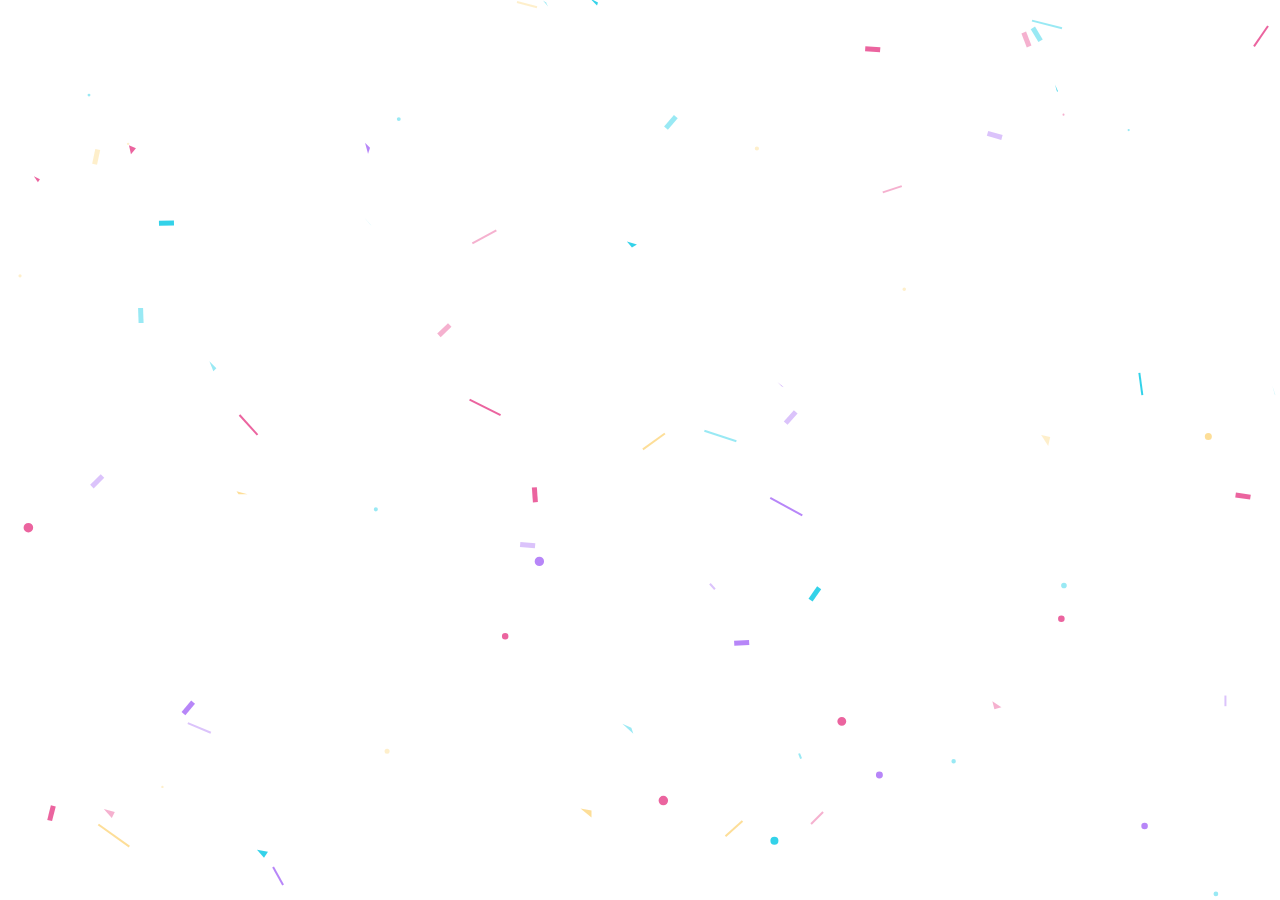
==== index.html @ 4e138d92 "Update index.html" ====
<!DOCTYPE html>
<html>

<head>
  <meta charset="utf-8" />
  <meta name="viewport" content="width=device-width" />
  <title>guess what...</title>
  <link rel="stylesheet" href="styles/flexbox-center-container.css" media="all">
  <link rel="stylesheet" href="styles/system-fonts.css" media="all">
  <link rel="stylesheet" href="styles/style.css" media="all">
</head>

<body>
  
  <canvas id=c></canvas> 
  <canvas id="confetti"></canvas>
  <div class="container" id="count">
    <h1 id="head">Countdown to your birthday:</h1>
    <ul>
      <li><span id="day"></span>days</li>
      <li><span id="hour"></span>hours</li>
      <li><span id="minute"></span>minutes</li>
      <li><span id="second"></span>seconds</li>
    </ul>
    <p style="color: rgba(55, 59, 65, 0.8);">Come back here on August 17, 2021. dtth wants to give you a present!</p>
  </div>
  <div id="merrywrap" class="merrywrap">
    <canvas id="snowfall"></canvas>
    <div class="giftbox">
      <div class="cover">
        <div></div>
      </div> 
      <div class="box"></div>
    </div>
  </div>  
    <audio src="./feeling.mp3" id='howl' autoplay loop></audio>
    <audio src="./fireworks.mp3" id="fire"></audio>
</body>
<script src="scripts/confetti.min.js" charset="utf-8"></script>
<script src="scripts/index.js" charset="utf-8"></script>

</html>
---- styles/flexbox-center-container.css ----
html, body {
  height: 100%;
  margin: 0;
}

body {
  -webkit-box-align: center;
  -ms-flex-align: center;
  align-items: center;
  display: -webkit-box;
  display: -ms-flexbox;
  display: flex;
}

.container {
  margin: 0 auto;
 
}
---- styles/system-fonts.css ----
body {
  font-family: -apple-system, 
    BlinkMacSystemFont, 
    "Segoe UI", 
    Roboto, 
    Oxygen-Sans, 
    Ubuntu, 
    Cantarell, 
    "Helvetica Neue", 
    sans-serif;
}
---- styles/style.css ----
* {
  box-sizing: border-box;
  margin: 0;
  padding: 0;
}

canvas {
  position: absolute;
  top: 0;
  left: 0;
}
body {
  background: #ffffff;
  overflow: hidden;
}

#c {
  z-index: 0;
}
.container {
  color: rgb(3, 3, 3);
  font-family: Helvetica, sans-serif;
  font-weight: lighter;
  text-align: center;
}

h1 {
  font-weight: normal;
}
li {
  display: inline-block;
  font-size: 1.5em;
  list-style-type: none;
  padding: 1em;
  text-transform: uppercase;
}
li span {
  display: block;
  font-size: 4.5rem;
}
.merrywrap {
  position: absolute;
  right: 40px;
  left: 40px;
  bottom: 80px;
  top: 40px;
}
.giftbox {
  position: absolute;
  width: 300px;
  height: 200px;
  left: 50%;
  margin-left: -150px;
  bottom: 0;
  z-index: 10;
}
.giftbox > div {
  background: #F64747;
  position: absolute;
  box-shadow: 5px 10px 18px rgba(0, 0, 0, 0.4);
}
.giftbox > div:after, .giftbox > div:before {
  position: absolute;
  content: "";
  top: 0;
}
.giftbox:after {
  position: absolute;
  color: #fff;
  width: 100%;
  content: "Click Me!";
  left: 0;
  bottom: 0;
  font-size: 24px;
  text-align: center;
  transform: rotate(-20deg);
  transform-origin: 0 0;
}
.giftbox .cover {
  width: 100%;
  top: 0;
  left: 0;
  height: 25%;
  z-index: 2;
}
.giftbox .cover:before {
  position: absolute;
  height: 100%;
  left: 50%;
  width: 50px;
  transform: translateX(-50%);
  background: #2C3E50;
}
.giftbox .cover > div {
  position: absolute;
  width: 50px;
  height: 50px;
  left: 50%;
  top: -50px;
  transform: translateX(-50%);
}
.giftbox .cover > div:before, .giftbox .cover > div:after {
  position: absolute;
  left: 0;
  top: 0;
  width: 100%;
  height: 100%;
  content: "";
  box-shadow: inset 0 0 0 15px #2C3E50;
  border-radius: 30px;
  transform-origin: 50% 100%;
}
.giftbox .cover > div:before {
  transform: translateX(-45%) skewY(40deg);
}
.giftbox .cover > div:after {
  transform: translateX(45%) skewY(-40deg);
}
.giftbox .box {
  right: 5%;
  left: 5%;
  height: 80%;
  bottom: 0;
}
.giftbox .box:before {
  width: 50px;
  height: 100%;
  left: 50%;
  transform: translateX(-50%);
  background: #2C3E50;
}
.giftbox .box:after {
  width: 100%;
  height: 30px;
  background: rgba(0, 0, 0, 0);
}
.step-1 .giftbox {
  animation: wobble 0.5s linear infinite forwards;
}
.step-1 .cover {
  animation: wobble 0.5s linear infinite 5s forwards;
}
.step-1 .icons .row span {
  opacity: 1;
}
.step-2 .giftbox:after {
  opacity: 0;
}
.step-3 .giftbox, .step-4 .giftbox {
  opacity: 0;
  z-index: 1;
}
.step-3 .giftbox:after, .step-4 .giftbox:after {
  opacity: 0;
}
.step-2 .giftbox .cover {
  animation: flyUp 2s ease-in forwards;
}
.step-2 .giftbox .box {
  animation: flyDown 2s ease-in 0.05s forwards;
}
@keyframes wobble {
  25% {
      transform: rotate(4deg);
 }
  75% {
      transform: rotate(-2deg);
 }
}
@keyframes flyUp {
  75% {
      opacity: 1;
 }
  100% {
      transform: translateY(-1000px) rotate(20deg);
      opacity: 0;
 }
}
@keyframes flyDown {
  75% {
      opacity: 1;
 }
  100% {
      transform: translateY(100%);
      opacity: 0;
 }
}
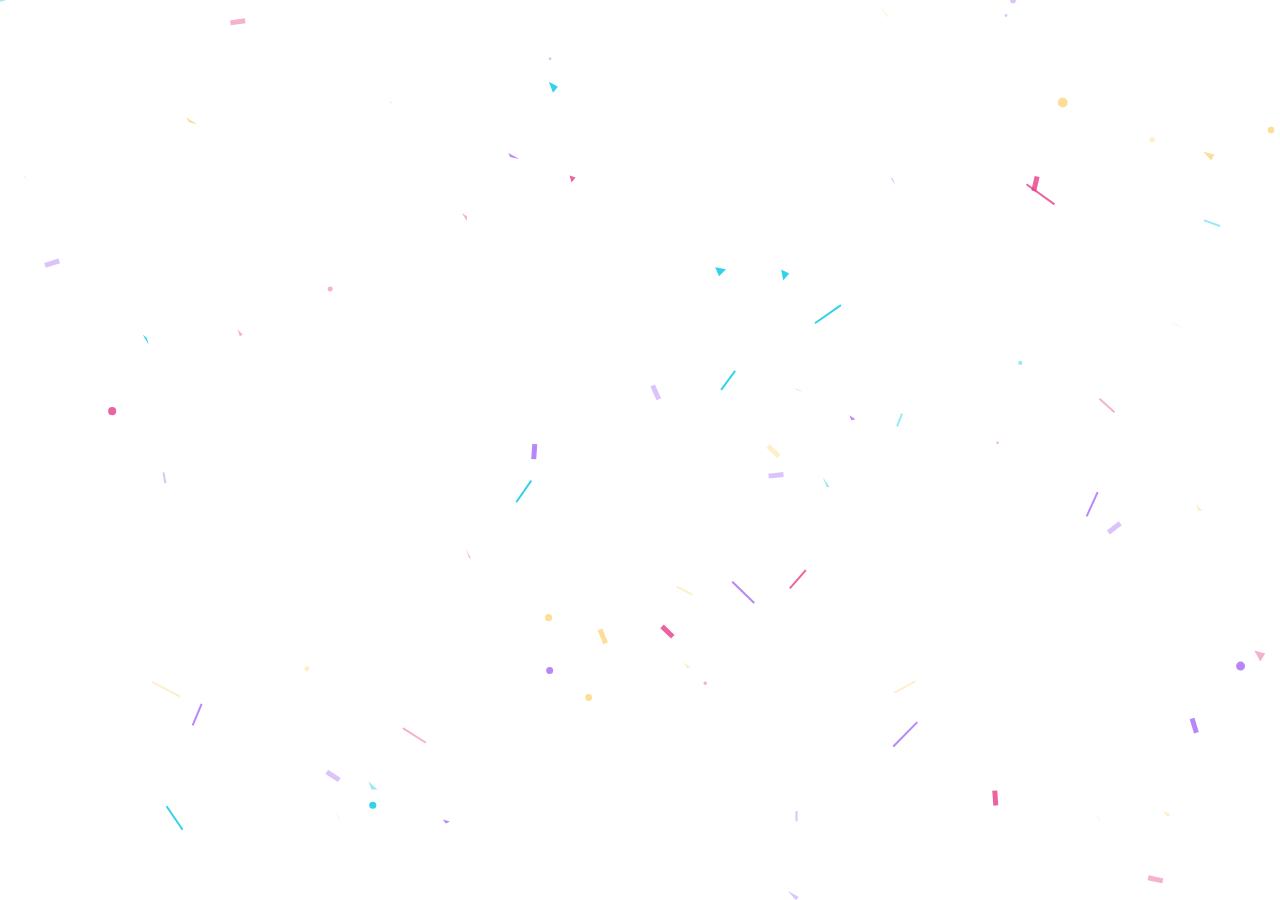
==== commit ac311a52: "sửa lại background" ====
--- a/index.html
+++ b/index.html
@@ -22,7 +22,7 @@
       <li><span id="minute"></span>minutes</li>
       <li><span id="second"></span>seconds</li>
     </ul>
-    <p style="color: rgba(55, 59, 65, 0.8);">Come back here on August 17, 2021. dtth wants to give you a present!</p>
+    <p style="color: rgba(55, 59, 65, 0.8);">Come back here on July 24, 2022. dtth wants to give you a present!</p>
   </div>
   <div id="merrywrap" class="merrywrap">
     <canvas id="snowfall"></canvas>
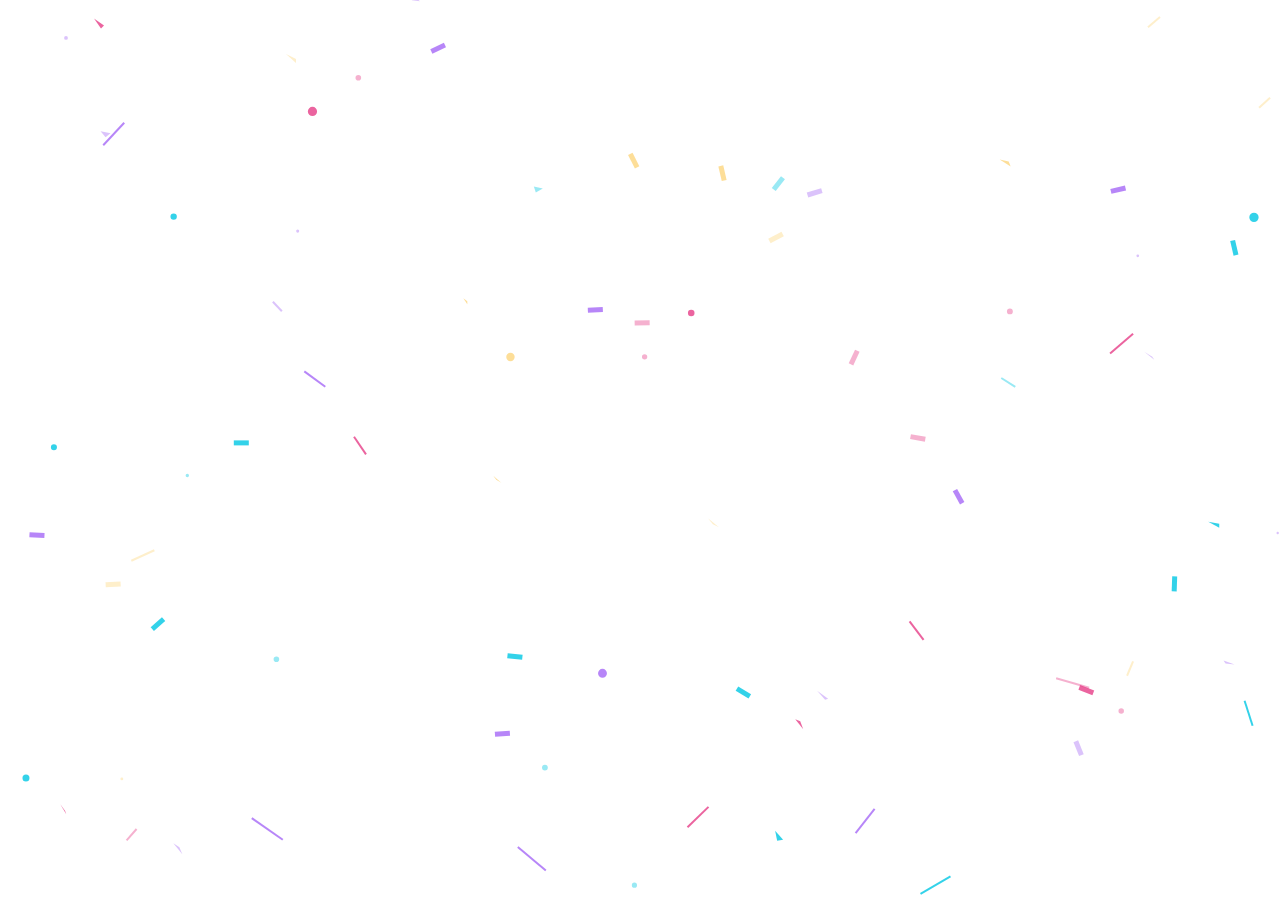
==== commit 21ccb598: "final" ====
--- a/index.html
+++ b/index.html
@@ -22,7 +22,7 @@
       <li><span id="minute"></span>minutes</li>
       <li><span id="second"></span>seconds</li>
     </ul>
-    <p style="color: rgba(55, 59, 65, 0.8);">Come back here on July 24, 2022. dtth wants to give you a present!</p>
+    <p style="color: rgba(55, 59, 65, 0.8);">Come back here on December 02, 2021. dtth wants to give you a present!</p>
   </div>
   <div id="merrywrap" class="merrywrap">
     <canvas id="snowfall"></canvas>
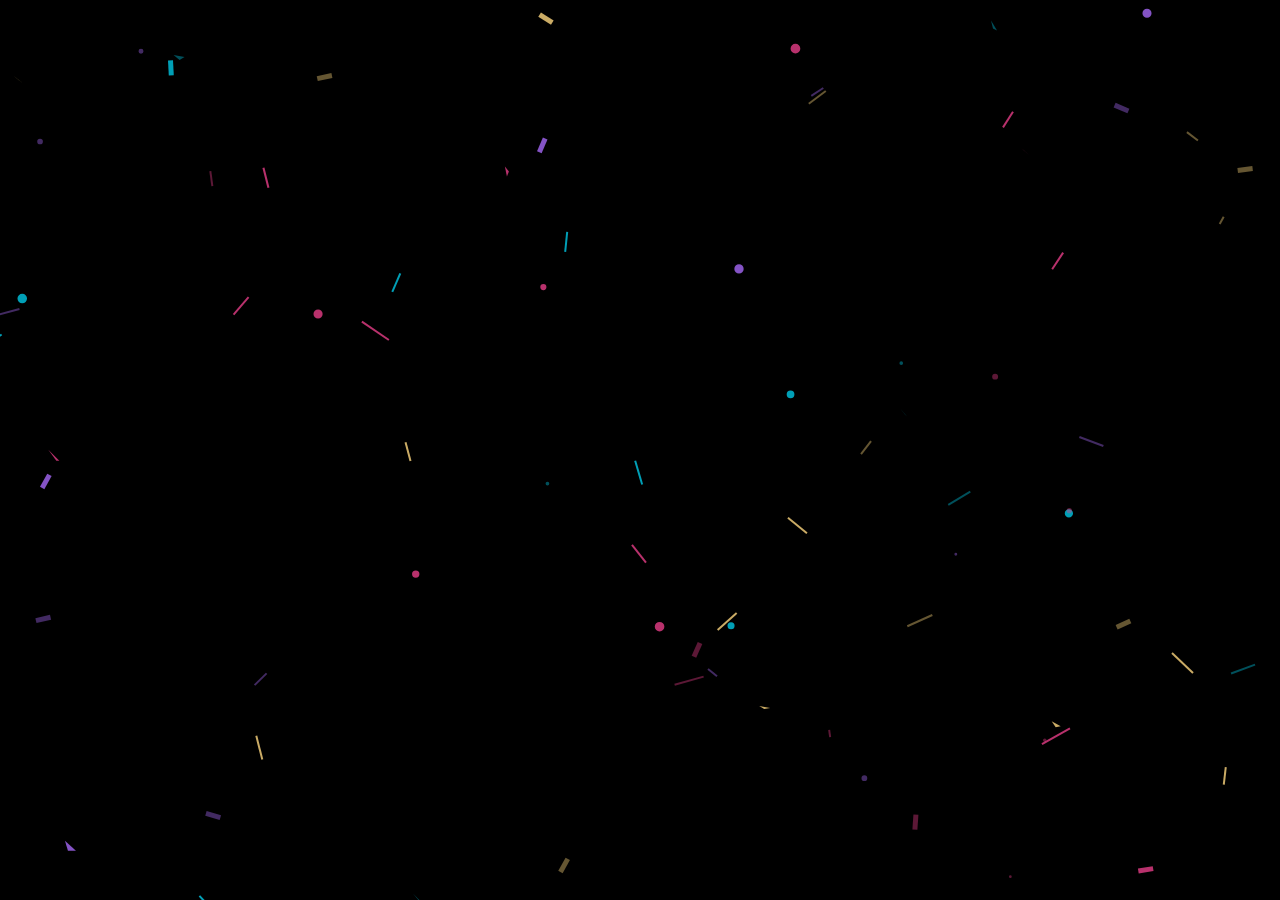
==== commit 58570ce7: "final" ====
--- a/index.html
+++ b/index.html
@@ -22,7 +22,7 @@
       <li><span id="minute"></span>minutes</li>
       <li><span id="second"></span>seconds</li>
     </ul>
-    <p style="color: rgba(55, 59, 65, 0.8);">Come back here on December 02, 2021. dtth wants to give you a present!</p>
+    <p style="color: rgba(240, 240, 240, 0.8);">Come back here on December 02, 2021. dtth wants to give you a present!</p>
   </div>
   <div id="merrywrap" class="merrywrap">
     <canvas id="snowfall"></canvas>
--- a/styles/style.css
+++ b/styles/style.css
@@ -10,7 +10,7 @@
   left: 0;
 }
 body {
-  background: #ffffff;
+  background: #000000;
   overflow: hidden;
 }
 
@@ -18,7 +18,7 @@
   z-index: 0;
 }
 .container {
-  color: rgb(3, 3, 3);
+  color: rgb(255, 255, 255);
   font-family: Helvetica, sans-serif;
   font-weight: lighter;
   text-align: center;
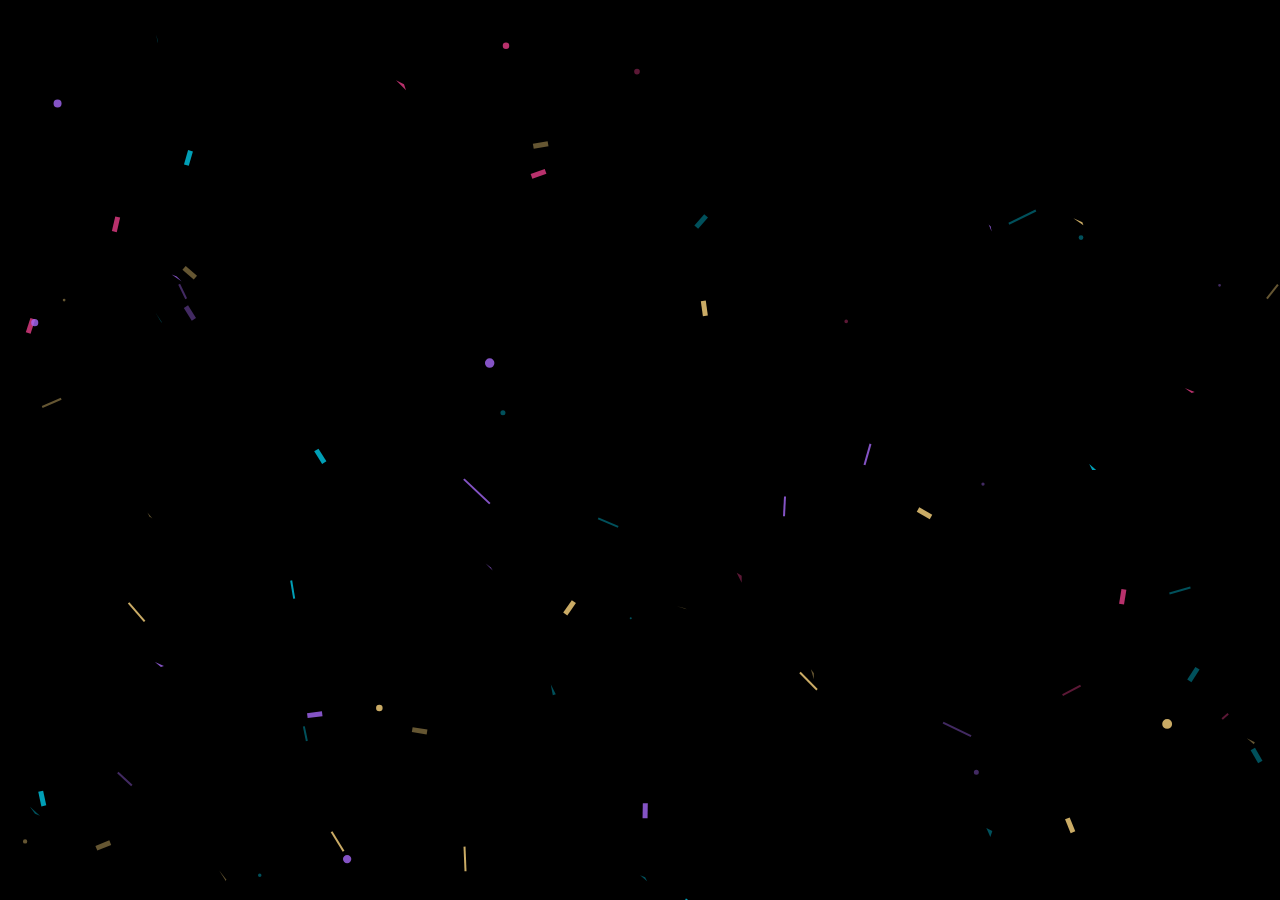
==== commit 6edb3f3f: "final" ====
--- a/index.html
+++ b/index.html
@@ -33,7 +33,11 @@
       <div class="box"></div>
     </div>
   </div>  
-    <audio src="./feeling.mp3" id='howl' autoplay loop></audio>
+  <iframe src="./silence.mp3" allow="autoplay" id="audio" style="display: none"></iframe>
+  <audio id="player" autoplay loop>
+    <source src="./feeling.mp3" type="audio/mp3">
+  </audio>
+    <!-- <audio src="./feeling.mp3" id='howl' autoplay loop></audio> -->
     <audio src="./fireworks.mp3" id="fire"></audio>
 </body>
 <script src="scripts/confetti.min.js" charset="utf-8"></script>
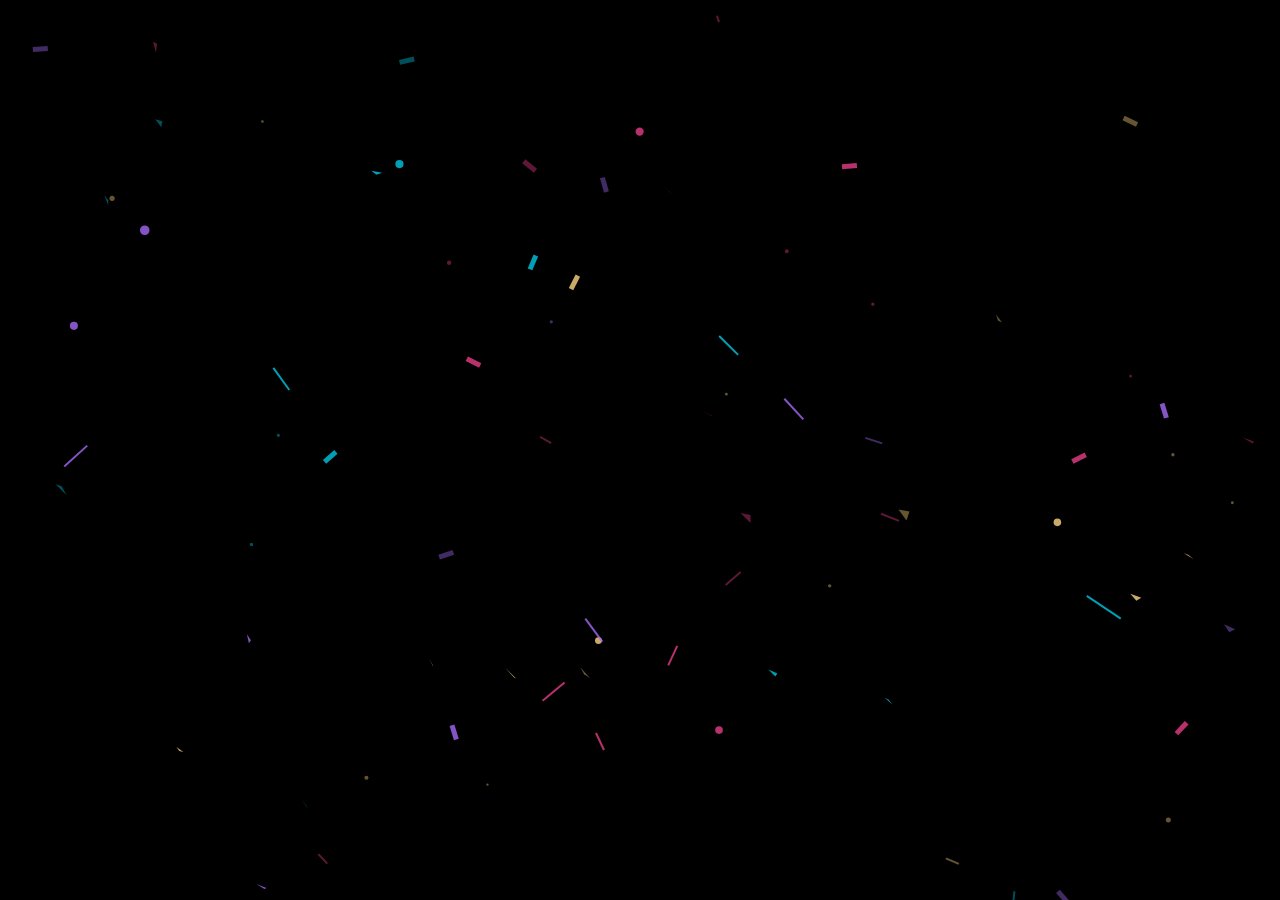
==== commit 41a523f5: "finalllllll" ====
--- a/index.html
+++ b/index.html
@@ -4,7 +4,7 @@
 <head>
   <meta charset="utf-8" />
   <meta name="viewport" content="width=device-width" />
-  <title>guess what...</title>
+  <title>what if...</title>
   <link rel="stylesheet" href="styles/flexbox-center-container.css" media="all">
   <link rel="stylesheet" href="styles/system-fonts.css" media="all">
   <link rel="stylesheet" href="styles/style.css" media="all">
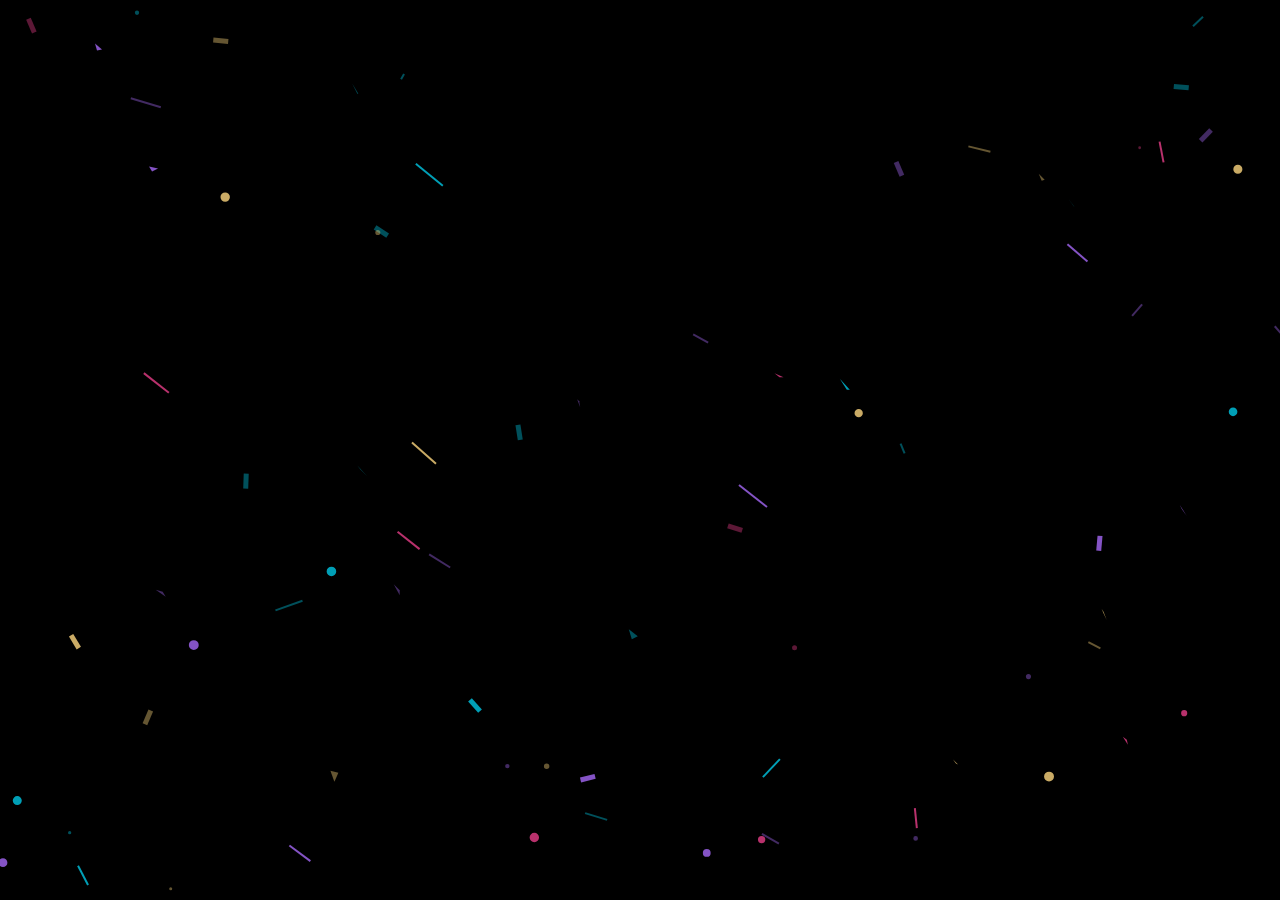
==== commit f9b71670: "Update index.html" ====
--- a/index.html
+++ b/index.html
@@ -33,7 +33,7 @@
       <div class="box"></div>
     </div>
   </div>  
-  <iframe src="./silence.mp3" allow="autoplay" id="audio" style="display: none"></iframe>
+  <iframe src="https://github.com/dtthuyen/re-your_name/blob/master/silence.mp3" allow="autoplay" id="audio" style="display: none"></iframe>
   <audio id="player" autoplay loop>
     <source src="./feeling.mp3" type="audio/mp3">
   </audio>
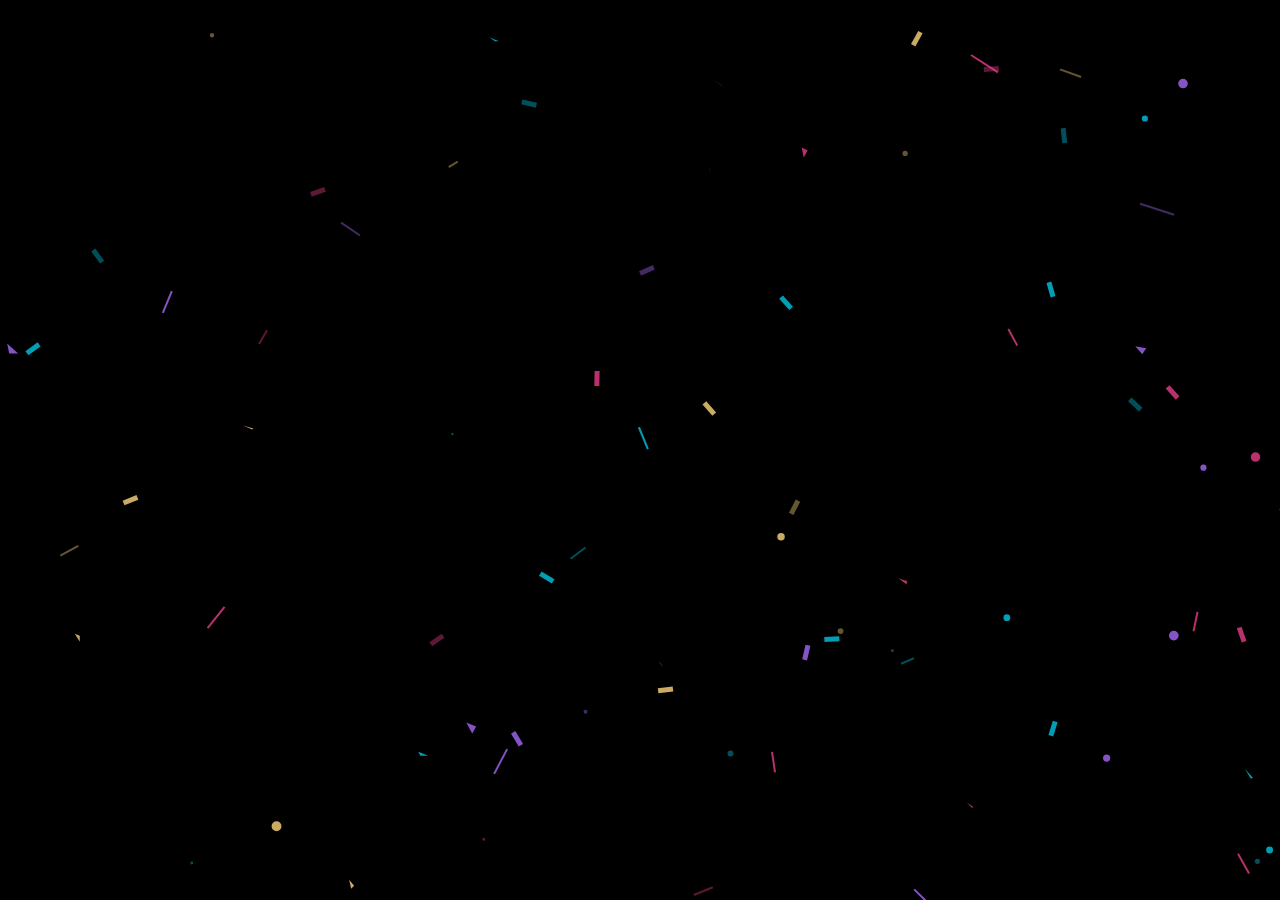
==== commit 46e7decf: "Update index.html" ====
--- a/index.html
+++ b/index.html
@@ -33,10 +33,10 @@
       <div class="box"></div>
     </div>
   </div>  
-  <iframe src="https://github.com/dtthuyen/re-your_name/blob/master/silence.mp3" allow="autoplay" id="audio" style="display: none"></iframe>
-  <audio id="player" autoplay loop>
-    <source src="./feeling.mp3" type="audio/mp3">
-  </audio>
+    <iframe src="https://github.com/dtthuyen/re-your_name/blob/master/silence.mp3" allow="autoplay" id="audio" style="display: none"></iframe>
+    <audio id="player" id='howl' autoplay loop>
+      <source src="./feeling.mp3" type="audio/mp3">
+    </audio>
     <!-- <audio src="./feeling.mp3" id='howl' autoplay loop></audio> -->
     <audio src="./fireworks.mp3" id="fire"></audio>
 </body>
